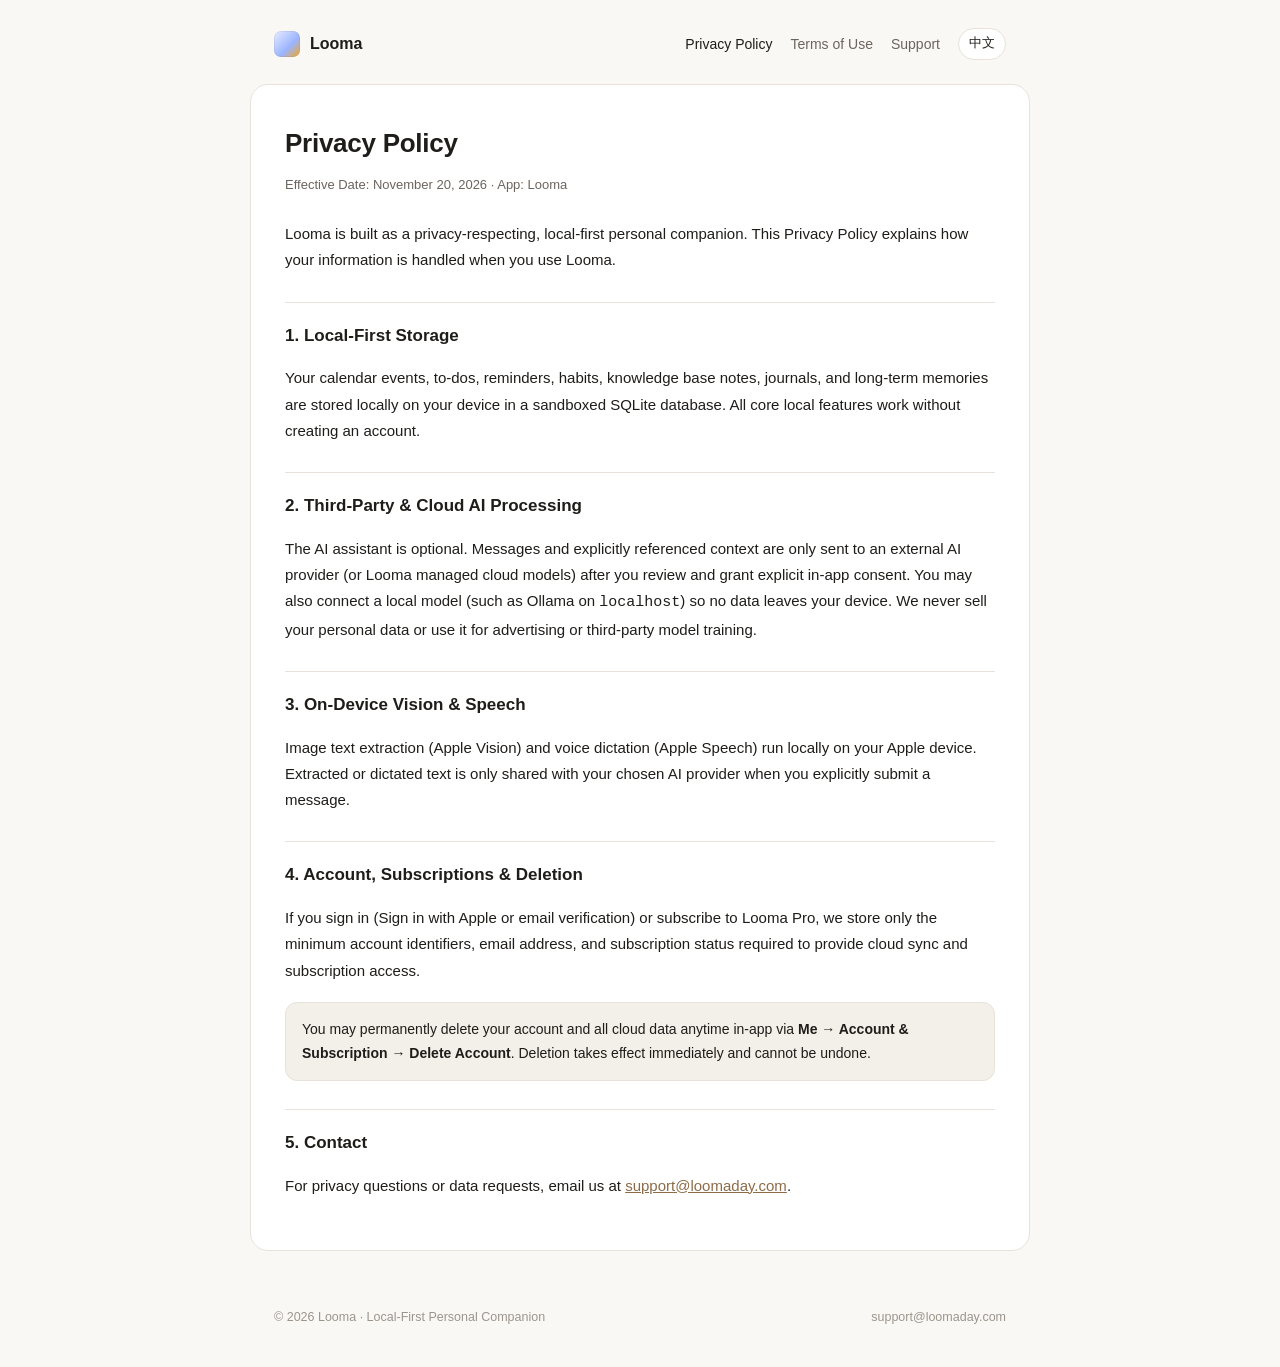
==== en/privacy/index.html @ 062e0bdc "Initial Looma bilingual legal & support site" ====
<!DOCTYPE html>
<html lang="en">
<head>
  <meta charset="UTF-8" />
  <meta name="viewport" content="width=device-width, initial-scale=1.0" />
  <title>Privacy Policy · Looma</title>
  <link rel="stylesheet" href="/style.css" />
</head>
<body>
  <header>
    <a class="brand" href="/"><span class="brand-dot"></span><span>Looma</span></a>
    <nav class="nav">
      <a href="/en/privacy/" class="active">Privacy Policy</a>
<a href="/en/terms/" class="">Terms of Use</a>
<a href="/en/support/" class="">Support</a>
      <a class="lang-pill" href="/zh/privacy/">中文</a>
    </nav>
  </header>
  <main>
    <h1>Privacy Policy</h1>
<div class="meta">Effective Date: November 20, 2026 · App: Looma</div>
<p>Looma is built as a privacy-respecting, local-first personal companion. This Privacy Policy explains how your information is handled when you use Looma.</p>

<h2>1. Local-First Storage</h2>
<p>Your calendar events, to-dos, reminders, habits, knowledge base notes, journals, and long-term memories are stored locally on your device in a sandboxed SQLite database. All core local features work without creating an account.</p>

<h2>2. Third-Party &amp; Cloud AI Processing</h2>
<p>The AI assistant is optional. Messages and explicitly referenced context are only sent to an external AI provider (or Looma managed cloud models) after you review and grant explicit in-app consent. You may also connect a local model (such as Ollama on <code>localhost</code>) so no data leaves your device. We never sell your personal data or use it for advertising or third-party model training.</p>

<h2>3. On-Device Vision &amp; Speech</h2>
<p>Image text extraction (Apple Vision) and voice dictation (Apple Speech) run locally on your Apple device. Extracted or dictated text is only shared with your chosen AI provider when you explicitly submit a message.</p>

<h2>4. Account, Subscriptions &amp; Deletion</h2>
<p>If you sign in (Sign in with Apple or email verification) or subscribe to Looma Pro, we store only the minimum account identifiers, email address, and subscription status required to provide cloud sync and subscription access.</p>
<div class="callout">You may permanently delete your account and all cloud data anytime in-app via <strong>Me → Account &amp; Subscription → Delete Account</strong>. Deletion takes effect immediately and cannot be undone.</div>

<h2>5. Contact</h2>
<p>For privacy questions or data requests, email us at <a href="mailto:support@loomaday.com">support@loomaday.com</a>.</p>
  </main>
  <footer>
    <span>© 2026 Looma · Local-First Personal Companion</span>
    <span>support@loomaday.com</span>
  </footer>
</body>
</html>
---- style.css ----
:root {
  --bg: #FAF8F5;
  --card: #FFFFFF;
  --ink: #1F1D1A;
  --muted: #6B655E;
  --faint: #9B948B;
  --line: #E8E2DA;
  --soft: #F3EFE9;
  --accent: #8E6B47;
}
* { box-sizing: border-box; }
body {
  margin: 0;
  font-family: -apple-system, BlinkMacSystemFont, "SF Pro Text", "PingFang SC", "Noto Sans SC", "Helvetica Neue", sans-serif;
  background: var(--bg);
  color: var(--ink);
  line-height: 1.75;
  -webkit-font-smoothing: antialiased;
}
header {
  max-width: 780px;
  margin: 0 auto;
  padding: 28px 24px 0;
  display: flex;
  align-items: center;
  justify-content: space-between;
  gap: 16px;
  flex-wrap: wrap;
}
.brand {
  display: inline-flex;
  align-items: center;
  gap: 10px;
  text-decoration: none;
  color: var(--ink);
  font-weight: 600;
  font-size: 16px;
}
.brand-dot {
  width: 26px;
  height: 26px;
  border-radius: 7px;
  background: linear-gradient(135deg, #E8EEFF 0%, #9BB4FF 60%, #F5A623 100%);
  box-shadow: inset 0 0 0 1px rgba(0,0,0,0.06);
}
.nav {
  display: flex;
  align-items: center;
  gap: 18px;
  font-size: 14px;
  flex-wrap: wrap;
}
.nav a {
  color: var(--muted);
  text-decoration: none;
}
.nav a:hover, .nav a.active {
  color: var(--ink);
  font-weight: 500;
}
.lang-pill {
  padding: 4px 10px;
  border-radius: 999px;
  border: 1px solid var(--line);
  background: var(--card);
  color: var(--ink) !important;
  font-size: 12.5px;
}
main {
  max-width: 780px;
  margin: 24px auto 56px;
  padding: 36px 34px;
  background: var(--card);
  border: 1px solid var(--line);
  border-radius: 18px;
}
h1 {
  font-size: 26px;
  font-weight: 600;
  margin: 0 0 8px;
  letter-spacing: -0.01em;
}
.meta {
  font-size: 13px;
  color: var(--muted);
  margin-bottom: 24px;
}
h2 {
  font-size: 17px;
  font-weight: 600;
  margin: 28px 0 10px;
  padding-top: 18px;
  border-top: 1px solid var(--line);
}
p, li {
  font-size: 15px;
  color: var(--ink);
}
ul {
  padding-left: 20px;
}
a {
  color: var(--accent);
}
.callout {
  background: var(--soft);
  border: 1px solid var(--line);
  border-radius: 12px;
  padding: 14px 16px;
  margin: 18px 0;
  font-size: 14px;
}
footer {
  max-width: 780px;
  margin: 0 auto 40px;
  padding: 0 24px;
  font-size: 12.5px;
  color: var(--faint);
  display: flex;
  justify-content: space-between;
  flex-wrap: wrap;
  gap: 8px;
}
@media (max-width: 600px) {
  main { margin: 16px 12px 36px; padding: 24px 20px; }
  header { padding: 20px 16px 0; }
}
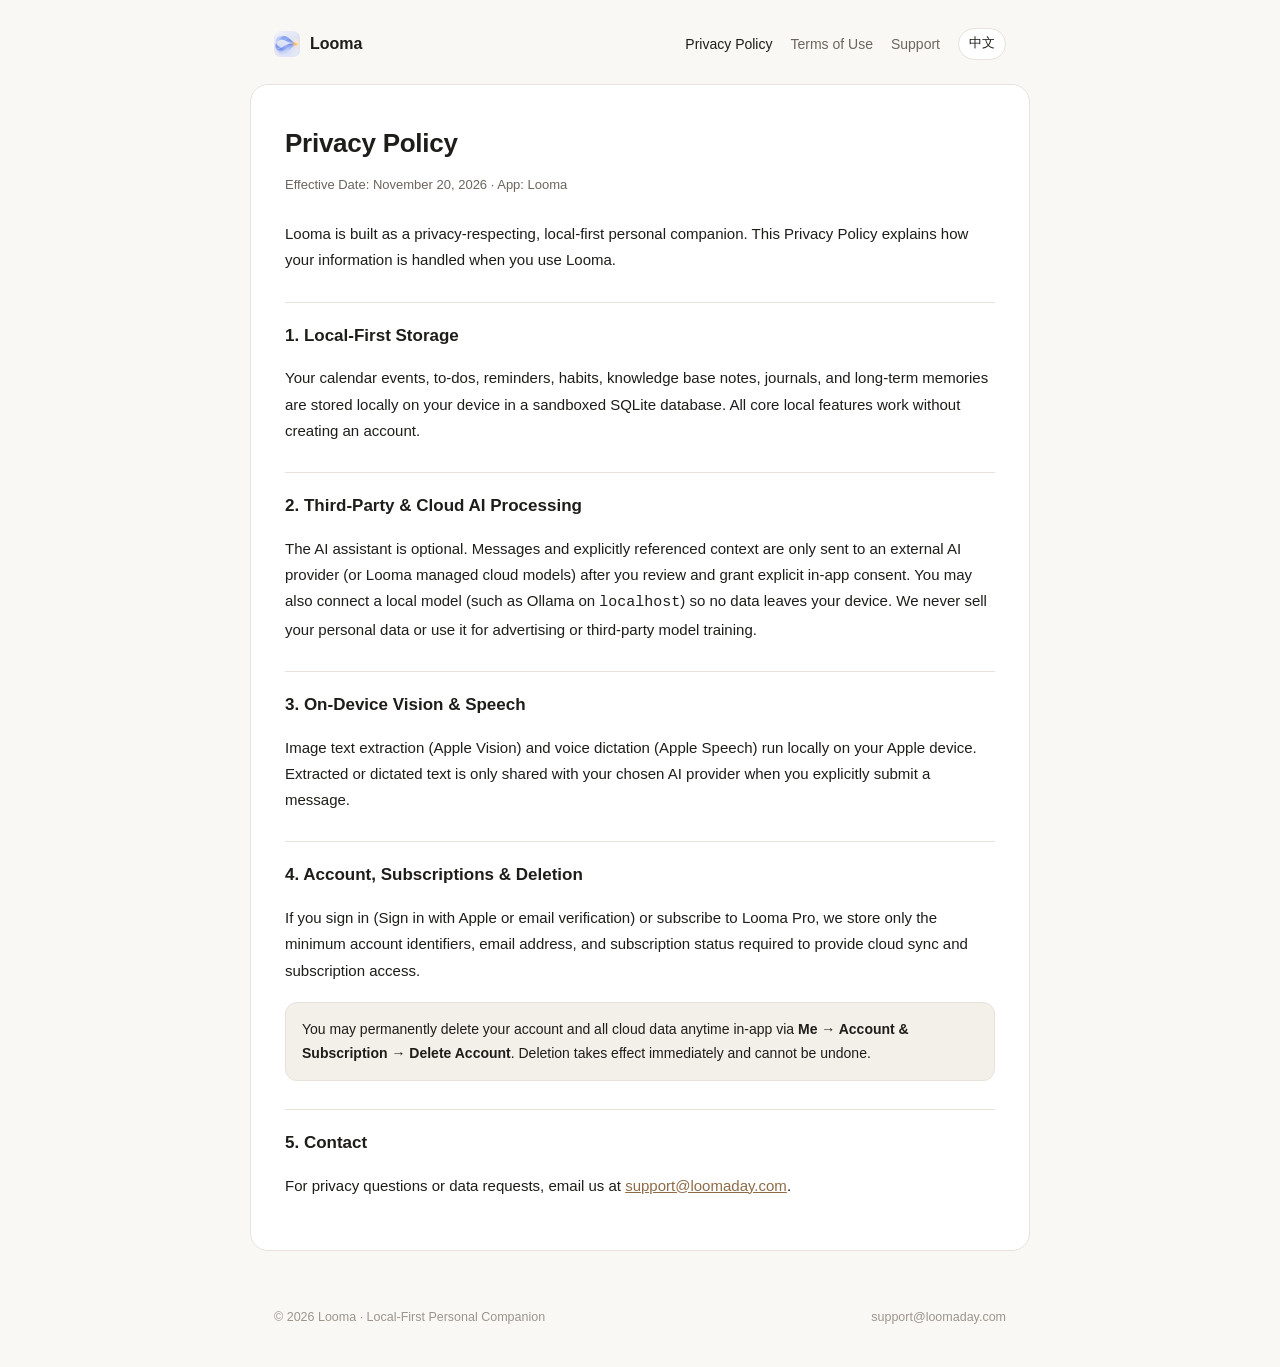
==== commit 960fdf89: "Add Looma brand icon for site and emails" ====
--- a/en/privacy/index.html
+++ b/en/privacy/index.html
@@ -8,7 +8,7 @@
 </head>
 <body>
   <header>
-    <a class="brand" href="/"><span class="brand-dot"></span><span>Looma</span></a>
+    <a class="brand" href="/"><img src="/icon.png" alt="Looma" width="26" height="26" style="border-radius:7px;display:block" /><span>Looma</span></a>
     <nav class="nav">
       <a href="/en/privacy/" class="active">Privacy Policy</a>
 <a href="/en/terms/" class="">Terms of Use</a>
